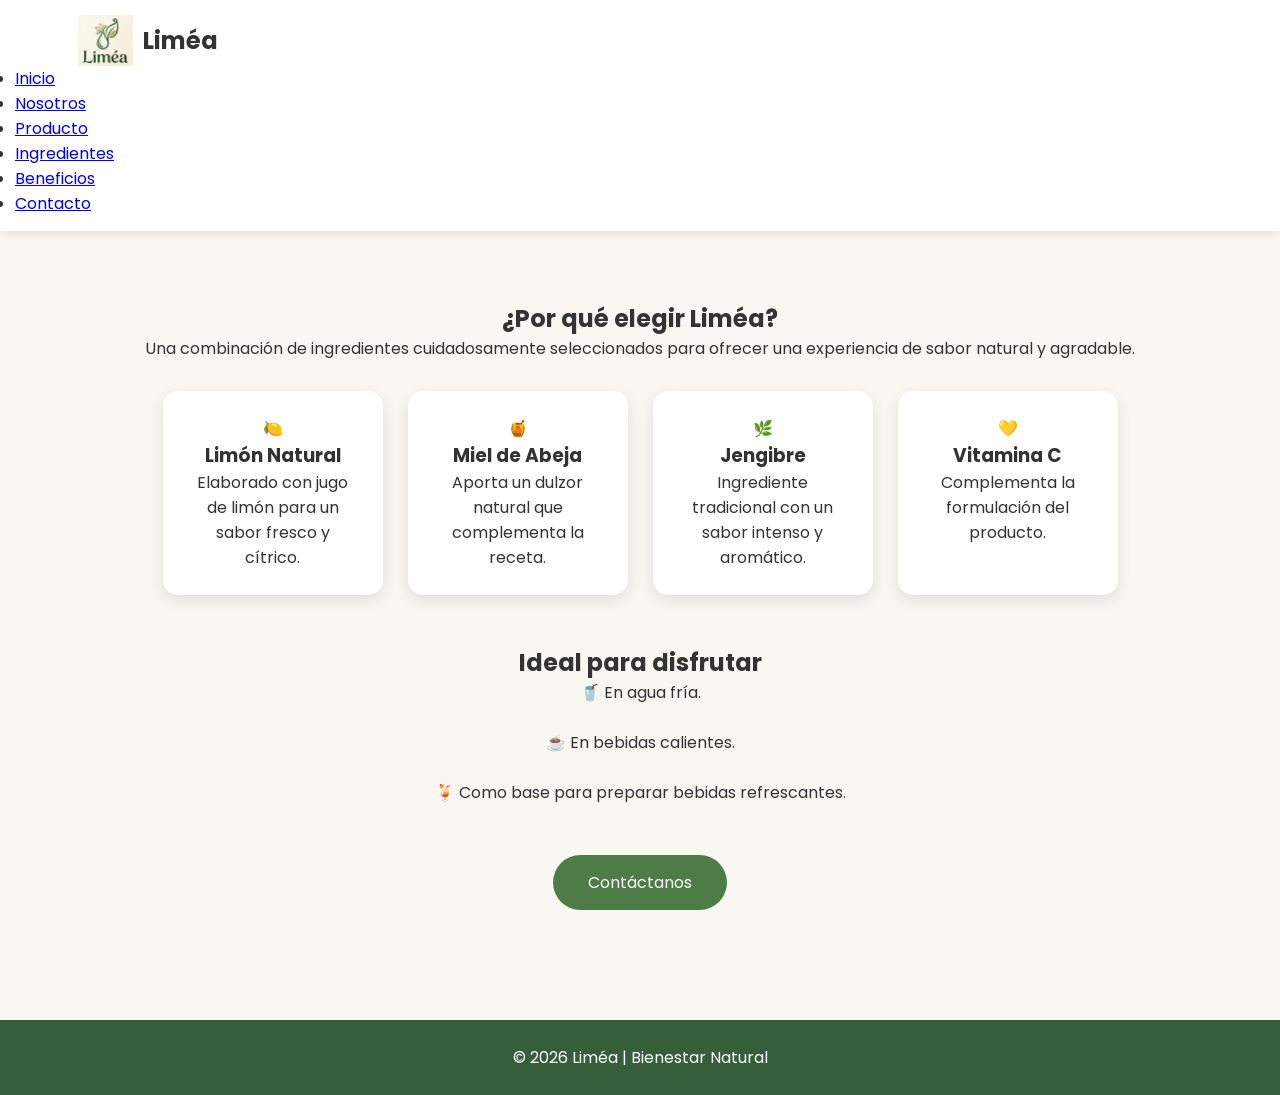
==== beneficio.html @ 43822398 "Add files via upload" ====
<!DOCTYPE html>
<html lang="es">

<head>

<meta charset="UTF-8">
<meta name="viewport" content="width=device-width, initial-scale=1.0">

<title>Beneficios | Liméa</title>

<link rel="stylesheet" href="style.css">

<link href="https://fonts.googleapis.com/css2?family=Poppins:wght@300;400;600&family=Cormorant+Garamond:wght@700&display=swap" rel="stylesheet">

</head>
<body>

<header>

<nav>

<div class="logo">

<img src="img/logo.jpeg" alt="Logo Liméa">

<h2>Liméa</h2>

</div>
</nav>
<div class="menu-icon" onclick="toggleMenu()">
&#9776;
</div>
<ul>

<li><a href="index.html">Inicio</a></li>
<li><a href="nosotros.html">Nosotros</a></li>
<li><a href="producto.html">Producto</a></li>
<li><a href="ingredientes.html">Ingredientes</a></li>
<li><a href="beneficio.html">Beneficios</a></li>
<li><a href="contaco.html">Contacto</a></li>

</ul>

</nav>


</header>

<section>

<h1>¿Por qué elegir Liméa?</h1>

<p>
Una combinación de ingredientes cuidadosamente seleccionados para ofrecer una experiencia de sabor natural y agradable.
</p>

<div class="cards">

<div class="card">
🍋
<h3>Limón Natural</h3>
<p>Elaborado con jugo de limón para un sabor fresco y cítrico.</p>
</div>

<div class="card">
🍯
<h3>Miel de Abeja</h3>
<p>Aporta un dulzor natural que complementa la receta.</p>
</div>

<div class="card">
🌿
<h3>Jengibre</h3>
<p>Ingrediente tradicional con un sabor intenso y aromático.</p>
</div>

<div class="card">
💛
<h3>Vitamina C</h3>
<p>Complementa la formulación del producto.</p>
</div>

</div>

<br><br>

<h2>Ideal para disfrutar</h2>

<p>

🥤 En agua fría.

<br><br>

☕ En bebidas calientes.

<br><br>

🍹 Como base para preparar bebidas refrescantes.

</p>

<br><br>

<a href="contacto.html" class="boton">

Contáctanos

</a>

</section>

<footer>

<p>

© 2026 Liméa | Bienestar Natural

</p>

</footer>

<script src="script.js"></script>

</body>

</html>
---- style.css ----
*{
margin:0;
padding:0;
box-sizing:border-box;
}

body{
font-family:'Poppins',sans-serif;
background:#f8f7f2;
color:#333;
}

header{
background:white;
position:sticky;
top:0;
box-shadow:0 2px 10px rgba(0,0,0,.1);
padding:15px;
}

nav{
display:flex;
justify-content:space-between;
align-items:center;
width:90%;
margin:auto;
}

.logo{
display:flex;
align-items:center;
gap:10px;
}

.logo img{
width:55px;
}

nav ul{
display:flex;
list-style:none;
gap:25px;
}

nav a{
text-decoration:none;
color:#355e3b;
font-weight:600;
}

.hero{
display:flex;
justify-content:space-around;
align-items:center;
padding:80px 10%;
background-image:url("img/fondo.jpeg");
background-size:cover;
background-position:center;
}

.texto{
max-width:500px;
}

.texto h1{
font-family:'Cormorant Garamond',serif;
font-size:60px;
color:#2d5d34;
}

.texto p{
margin:20px 0;
font-size:18px;
}

.boton{
display:inline-block;
background:#4d7c47;
color:white;
padding:15px 35px;
border-radius:40px;
text-decoration:none;
transition:.3s;
}

.boton:hover{
background:#2d5d34;
transform:scale(1.05);
}

.botella{
width:350px;
}

section{
padding:70px 10%;
text-align:center;
animation:aparecer 1s;
}

.cards{
display:flex;
justify-content:center;
gap:25px;
flex-wrap:wrap;
margin-top:30px;
}

.card{
background:white;
padding:25px;
width:220px;
border-radius:15px;
box-shadow:0 5px 15px rgba(0,0,0,.1);
transition:.3s;
}

.card:hover{
transform:translateY(-8px);
}

table{
margin:auto;
border-collapse:collapse;
margin-top:25px;
}

th,td{
border:1px solid #ccc;
padding:15px 20px;
}

footer{
background:#355e3b;
color:white;
text-align:center;
padding:25px;
margin-top:40px;
}

@keyframes aparecer{
from{
opacity:0;
transform:translateY(40px);
}
to{
opacity:1;
transform:translateY(0);
}
}
.ingredientes{
display:flex;
justify-content:center;
gap:35px;
flex-wrap:wrap;
margin-top:50px;
}

.item{
background:white;
width:230px;
padding:25px;
border-radius:18px;
box-shadow:0 5px 15px rgba(0,0,0,.1);
transition:.3s;
text-align:center;
}

.item:hover{
transform:translateY(-10px);
}

.item img{
width:140px;
height:140px;
object-fit:cover;
border-radius:50%;
margin-bottom:15px;
border:4px solid #d9e8d4;
}

.item h3{
color:#2d5d34;
margin-bottom:10px;
}
.formulario{

max-width:600px;

margin:auto;

display:flex;

flex-direction:column;

gap:20px;

margin-top:40px;

}

.formulario input,
.formulario textarea{

padding:15px;

border-radius:10px;

border:1px solid #ccc;

font-size:16px;

font-family:Poppins,sans-serif;

}

.formulario button{

border:none;

cursor:pointer;

}

.qr{

width:220px;

margin-top:20px;

border-radius:15px;

box-shadow:0 5px 15px rgba(0,0,0,.15);

}
/* ===== MENÚ RESPONSIVO ===== */

.menu-icon{

display:none;

font-size:32px;

cursor:pointer;

color:#355e3b;

font-weight:bold;

}

@media(max-width:768px){

nav{

flex-wrap:wrap;

}

.menu-icon{

display:block;

}

nav ul{

display:none;

width:100%;

flex-direction:column;

text-align:center;

margin-top:20px;

gap:18px;

}

nav ul.activo{

display:flex;

}

.hero{

flex-direction:column;

text-align:center;

}

.texto h1{

font-size:42px;

}

.botella{

width:260px;

margin-top:40px;

}

.cards{

flex-direction:column;

align-items:center;

}

.ingredientes{

flex-direction:column;

align-items:center;

}

}
/* ===== MENÚ PARA CELULAR ===== */

.menu-icon{
    display:none;
    font-size:32px;
    cursor:pointer;
    color:#355e3b;
    font-weight:bold;
}

@media (max-width:768px){

    nav{
        display:flex;
        justify-content:space-between;
        align-items:center;
        flex-wrap:wrap;
    }

    .menu-icon{
        display:block;
    }

    nav ul{
        display:none;
        flex-direction:column;
        width:100%;
        background:white;
        margin-top:15px;
        padding:15px 0;
        text-align:center;
    }

    nav ul.activo{
        display:flex;
    }

    nav ul li{
        margin:12px 0;
    }
}
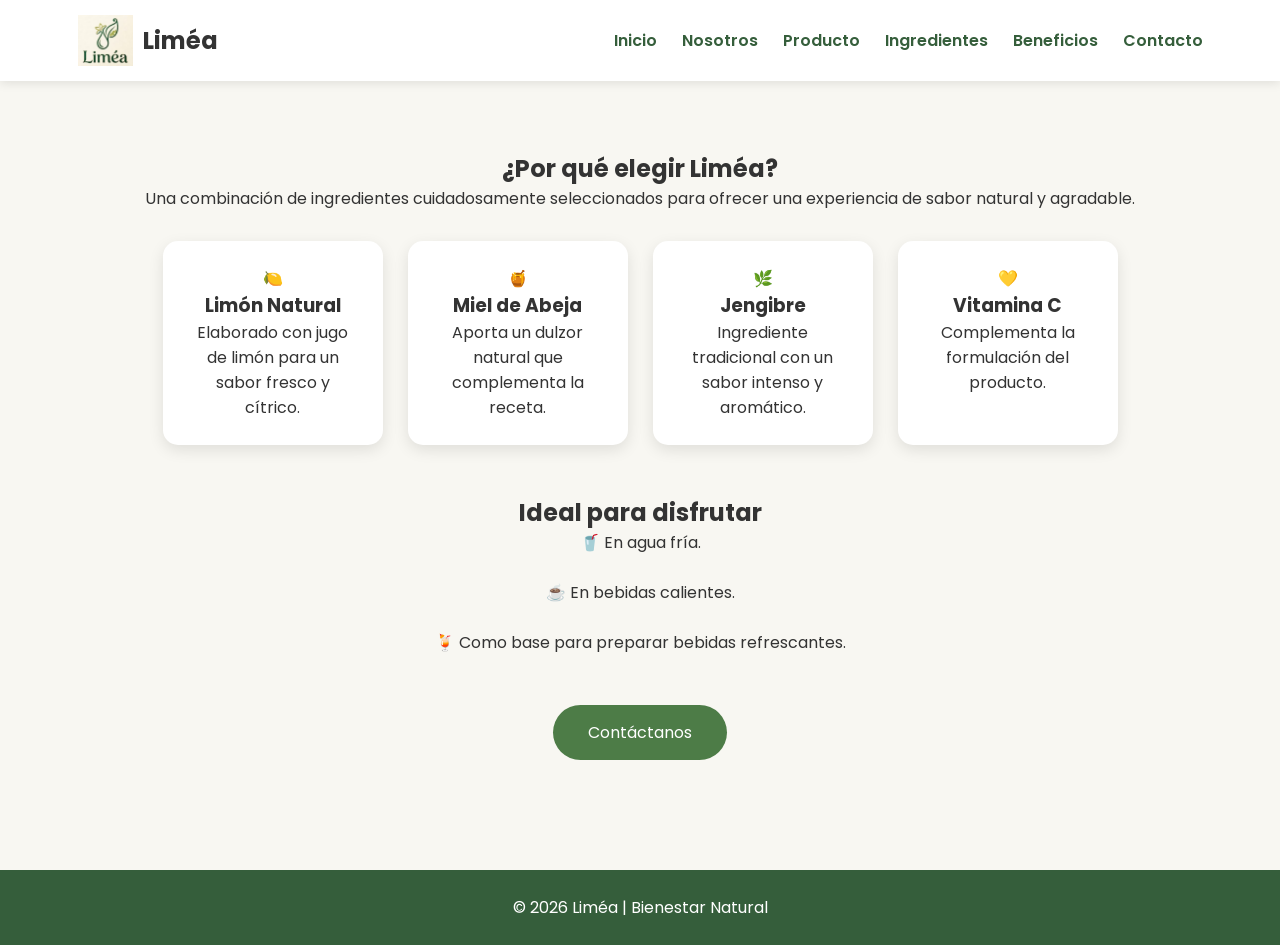
==== commit 9aae1117: "Add files via upload" ====
--- a/beneficio.html
+++ b/beneficio.html
@@ -26,23 +26,26 @@
 <h2>Liméa</h2>
 
 </div>
-</nav>
 <div class="menu-icon" onclick="toggleMenu()">
 &#9776;
 </div>
 <ul>
 
 <li><a href="index.html">Inicio</a></li>
+
 <li><a href="nosotros.html">Nosotros</a></li>
+
 <li><a href="producto.html">Producto</a></li>
+
 <li><a href="ingredientes.html">Ingredientes</a></li>
+
 <li><a href="beneficio.html">Beneficios</a></li>
+
 <li><a href="contaco.html">Contacto</a></li>
 
 </ul>
 
 </nav>
-
 
 </header>
 
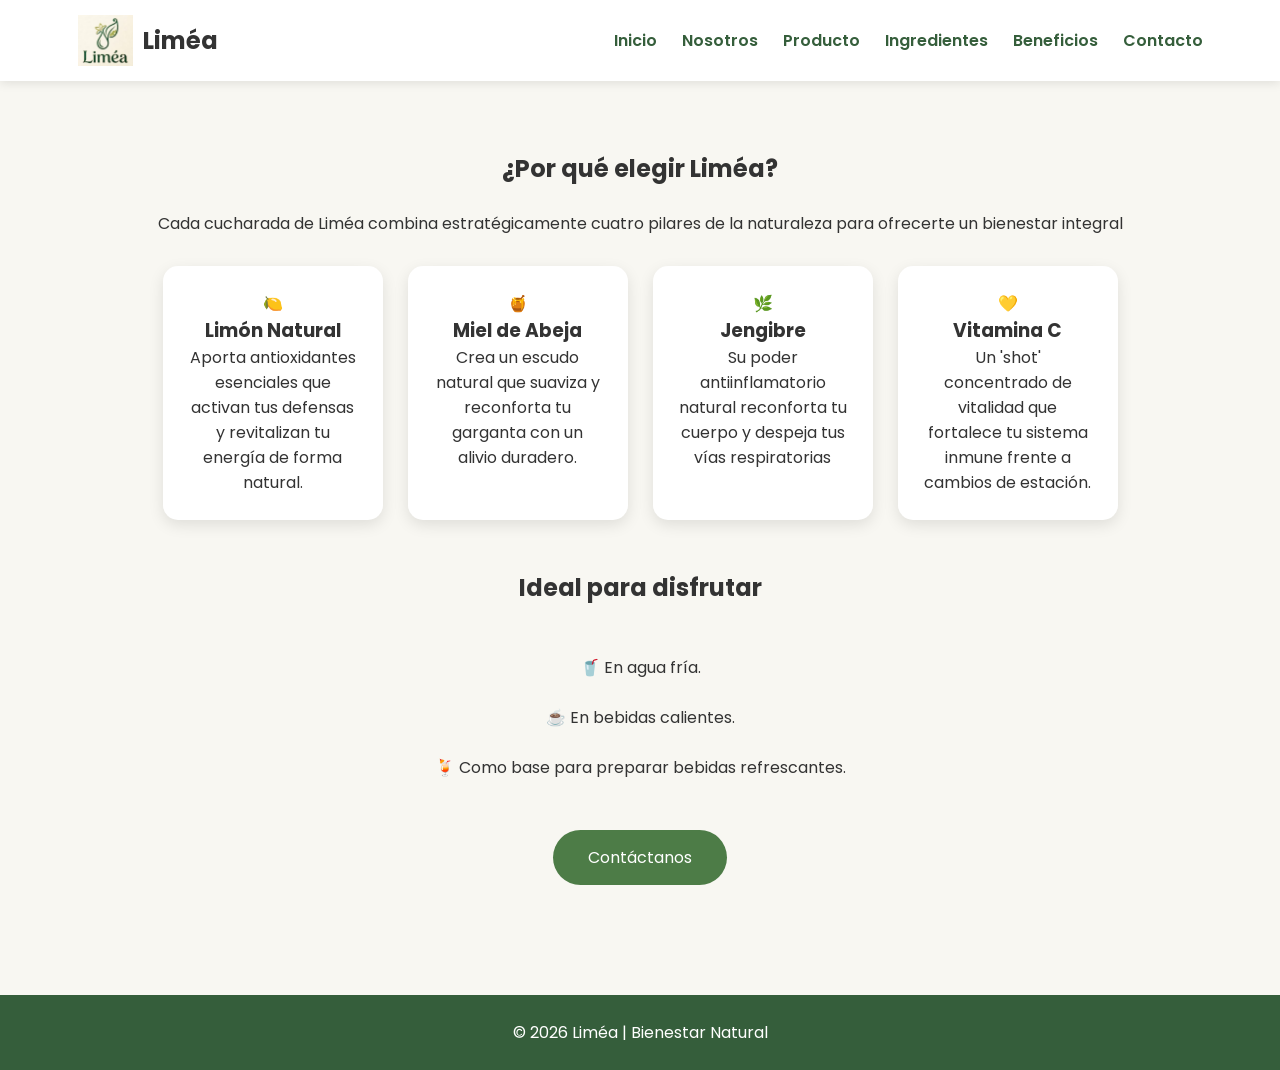
==== commit 90e1ee90: "Add files via upload" ====
--- a/beneficio.html
+++ b/beneficio.html
@@ -9,6 +9,7 @@
 <title>Beneficios | Liméa</title>
 
 <link rel="stylesheet" href="style.css">
+<link rel="icon" type="image/png" href="img/logo.jpeg">
 
 <link href="https://fonts.googleapis.com/css2?family=Poppins:wght@300;400;600&family=Cormorant+Garamond:wght@700&display=swap" rel="stylesheet">
 
@@ -22,6 +23,7 @@
 <div class="logo">
 
 <img src="img/logo.jpeg" alt="Logo Liméa">
+<link rel="icon" type="image/png" href="img/logo.jpeg">
 
 <h2>Liméa</h2>
 
@@ -52,9 +54,10 @@
 <section>
 
 <h1>¿Por qué elegir Liméa?</h1>
+<br>
 
 <p>
-Una combinación de ingredientes cuidadosamente seleccionados para ofrecer una experiencia de sabor natural y agradable.
+ Cada cucharada de Liméa combina estratégicamente cuatro pilares de la naturaleza para ofrecerte un bienestar integral
 </p>
 
 <div class="cards">
@@ -62,25 +65,25 @@
 <div class="card">
 🍋
 <h3>Limón Natural</h3>
-<p>Elaborado con jugo de limón para un sabor fresco y cítrico.</p>
+<p>Aporta antioxidantes esenciales que activan tus defensas y revitalizan tu energía de forma natural.</p>
 </div>
 
 <div class="card">
 🍯
 <h3>Miel de Abeja</h3>
-<p>Aporta un dulzor natural que complementa la receta.</p>
+<p>Crea un escudo natural que suaviza y reconforta tu garganta con un alivio duradero.</p>
 </div>
 
 <div class="card">
 🌿
 <h3>Jengibre</h3>
-<p>Ingrediente tradicional con un sabor intenso y aromático.</p>
+<p>Su poder antiinflamatorio natural reconforta tu cuerpo y despeja tus vías respiratorias</p>
 </div>
 
 <div class="card">
 💛
 <h3>Vitamina C</h3>
-<p>Complementa la formulación del producto.</p>
+<p>Un 'shot' concentrado de vitalidad que fortalece tu sistema inmune frente a cambios de estación.</p>
 </div>
 
 </div>
@@ -88,6 +91,7 @@
 <br><br>
 
 <h2>Ideal para disfrutar</h2>
+<br><br>
 
 <p>
 
@@ -105,7 +109,7 @@
 
 <br><br>
 
-<a href="contacto.html" class="boton">
+<a href="contaco.html" class="boton">
 
 Contáctanos
 
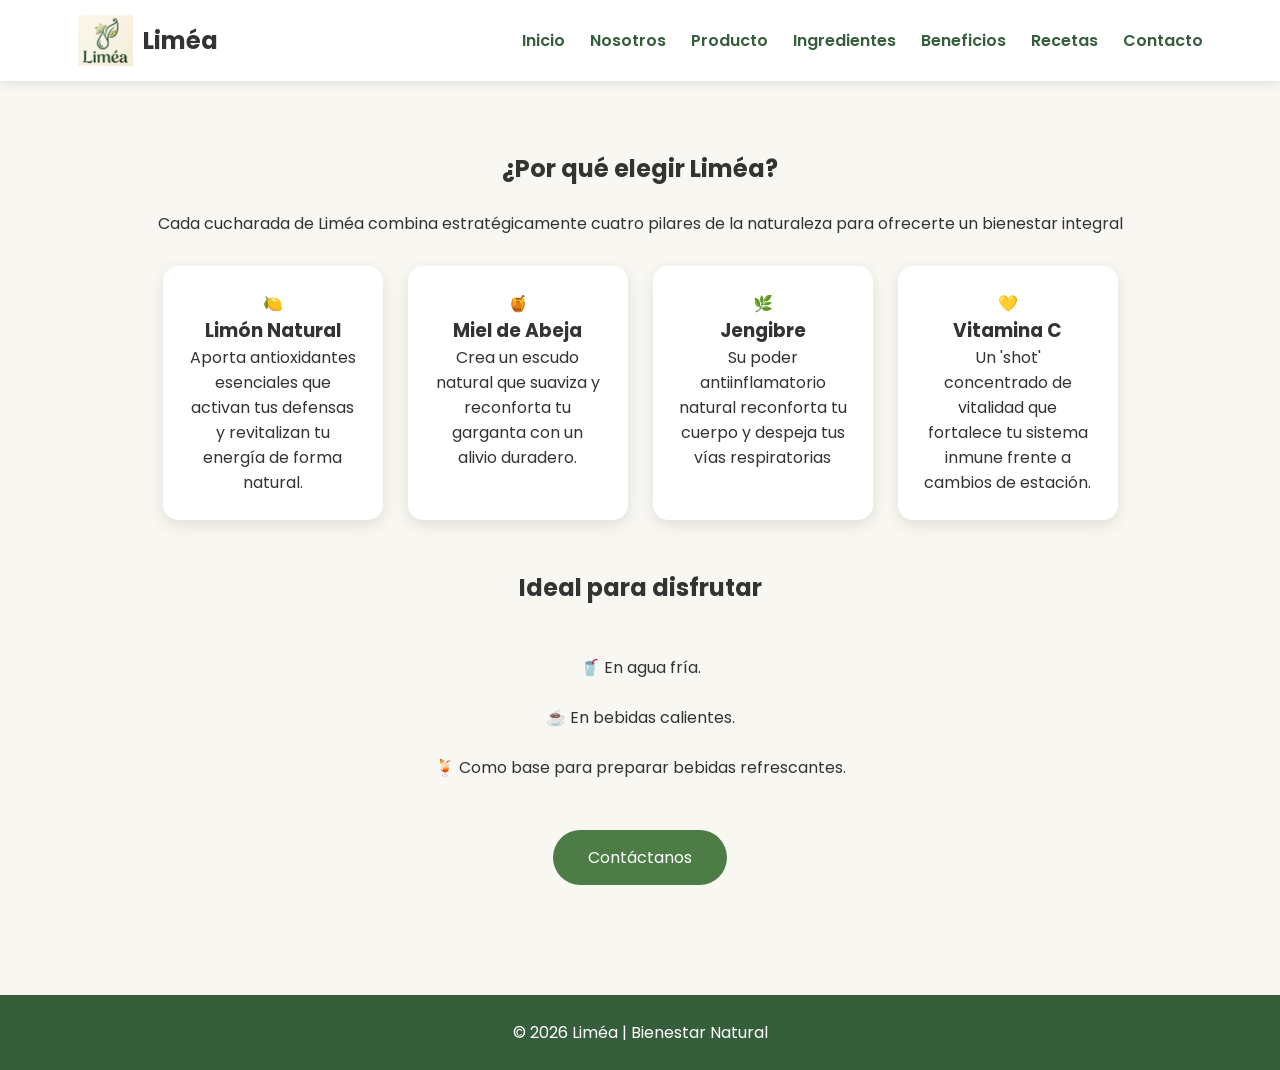
==== commit 7dc2aa73: "Add files via upload" ====
--- a/beneficio.html
+++ b/beneficio.html
@@ -42,6 +42,8 @@
 <li><a href="ingredientes.html">Ingredientes</a></li>
 
 <li><a href="beneficio.html">Beneficios</a></li>
+
+<li><a href="recetas.html">Recetas</a></li>
 
 <li><a href="contaco.html">Contacto</a></li>
 
--- a/style.css
+++ b/style.css
@@ -364,4 +364,410 @@
     nav ul li{
         margin:12px 0;
     }
+}
+/*=========================
+      RECETAS LIMÉA
+=========================*/
+
+.recetas-hero{
+background:linear-gradient(rgba(248,247,242,.80),rgba(248,247,242,.80)),
+url("img/fondo.jpeg");
+background-size:cover;
+background-position:center;
+}
+
+.recetas-titulo{
+
+font-family:'Cormorant Garamond',serif;
+
+font-size:48px;
+
+color:#355e3b;
+
+text-align:center;
+
+margin-bottom:15px;
+
+}
+
+.recetas-subtitulo{
+
+text-align:center;
+
+max-width:700px;
+
+margin:auto;
+
+margin-bottom:45px;
+
+font-size:18px;
+
+color:#666;
+
+line-height:1.8;
+
+}
+
+.recetas{
+
+display:flex;
+
+justify-content:center;
+
+flex-wrap:wrap;
+
+gap:35px;
+
+margin-top:40px;
+
+}
+
+.receta{
+
+width:340px;
+
+background:white;
+
+border-radius:22px;
+
+overflow:hidden;
+
+box-shadow:0 10px 25px rgba(0,0,0,.12);
+
+transition:.4s;
+
+}
+
+.receta:hover{
+
+transform:translateY(-12px);
+
+box-shadow:0 18px 35px rgba(0,0,0,.18);
+
+}
+
+.receta img{
+
+width:100%;
+
+height:220px;
+
+object-fit:cover;
+
+transition:.4s;
+
+}
+
+.receta:hover img{
+
+transform:scale(1.08);
+
+}
+
+.contenido-receta{
+
+padding:22px;
+
+}
+
+.contenido-receta h3{
+
+font-family:'Cormorant Garamond',serif;
+
+font-size:30px;
+
+color:#355e3b;
+
+margin-bottom:15px;
+
+}
+
+.info{
+
+display:flex;
+
+justify-content:space-between;
+
+margin-bottom:18px;
+
+font-size:15px;
+
+font-weight:600;
+
+}
+
+.facil{
+
+background:#dff5de;
+
+padding:6px 14px;
+
+border-radius:25px;
+
+color:#2c7a30;
+
+}
+
+.intermedio{
+
+background:#fff2cf;
+
+padding:6px 14px;
+
+border-radius:25px;
+
+color:#b7791f;
+
+}
+
+.tip{
+
+margin-top:20px;
+
+padding:15px;
+
+background:#eef6ea;
+
+border-left:5px solid #4d7c47;
+
+border-radius:12px;
+
+line-height:1.7;
+
+color:#355e3b;
+
+}
+
+.boton-receta{
+
+display:block;
+
+margin-top:22px;
+
+background:#4d7c47;
+
+color:white;
+
+text-decoration:none;
+
+text-align:center;
+
+padding:14px;
+
+border-radius:40px;
+
+transition:.3s;
+
+font-weight:600;
+
+}
+
+.boton-receta:hover{
+
+background:#355e3b;
+
+transform:scale(1.05);
+
+}
+
+.modal{
+
+display:none;
+
+position:fixed;
+
+left:0;
+
+top:0;
+
+width:100%;
+
+height:100%;
+
+background:rgba(0,0,0,.65);
+
+z-index:999;
+
+overflow:auto;
+
+}
+
+.modal-contenido{
+
+background:white;
+
+width:90%;
+
+max-width:700px;
+
+margin:60px auto;
+
+padding:35px;
+
+border-radius:22px;
+
+position:relative;
+
+animation:aparecer .4s;
+
+}
+
+.cerrar{
+
+position:absolute;
+
+right:25px;
+
+top:15px;
+
+font-size:35px;
+
+cursor:pointer;
+
+color:#355e3b;
+
+}
+
+.cerrar:hover{
+
+color:#d62828;
+
+}
+
+.modal h2{
+
+font-family:'Cormorant Garamond',serif;
+
+color:#355e3b;
+
+font-size:40px;
+
+margin-bottom:20px;
+
+}
+
+.modal h3{
+
+margin-top:20px;
+
+color:#355e3b;
+
+}
+
+.modal ul{
+
+margin-left:25px;
+
+line-height:2;
+
+}
+
+.modal p{
+
+line-height:1.8;
+
+}
+
+.cta-recetas{
+
+background:#355e3b;
+
+color:white;
+
+padding:90px 10%;
+
+text-align:center;
+
+margin-top:80px;
+
+}
+
+.cta-recetas h2{
+
+font-family:'Cormorant Garamond',serif;
+
+font-size:46px;
+
+color:white;
+
+margin-bottom:20px;
+
+}
+
+.cta-recetas p{
+
+max-width:700px;
+
+margin:auto;
+
+margin-bottom:35px;
+
+font-size:18px;
+
+line-height:1.8;
+
+}
+
+@media(max-width:768px){
+
+.recetas{
+
+flex-direction:column;
+
+align-items:center;
+
+}
+
+.receta{
+
+width:95%;
+
+}
+
+.recetas-titulo{
+
+font-size:36px;
+
+}
+
+.recetas-subtitulo{
+
+font-size:16px;
+
+}
+
+.contenido-receta h3{
+
+font-size:24px;
+
+}
+
+.info{
+
+flex-direction:column;
+
+gap:8px;
+
+}
+
+.modal-contenido{
+
+width:95%;
+
+padding:25px;
+
+}
+
+.modal h2{
+
+font-size:30px;
+
+}
+
+.cta-recetas h2{
+
+font-size:34px;
+
+}
+
 }
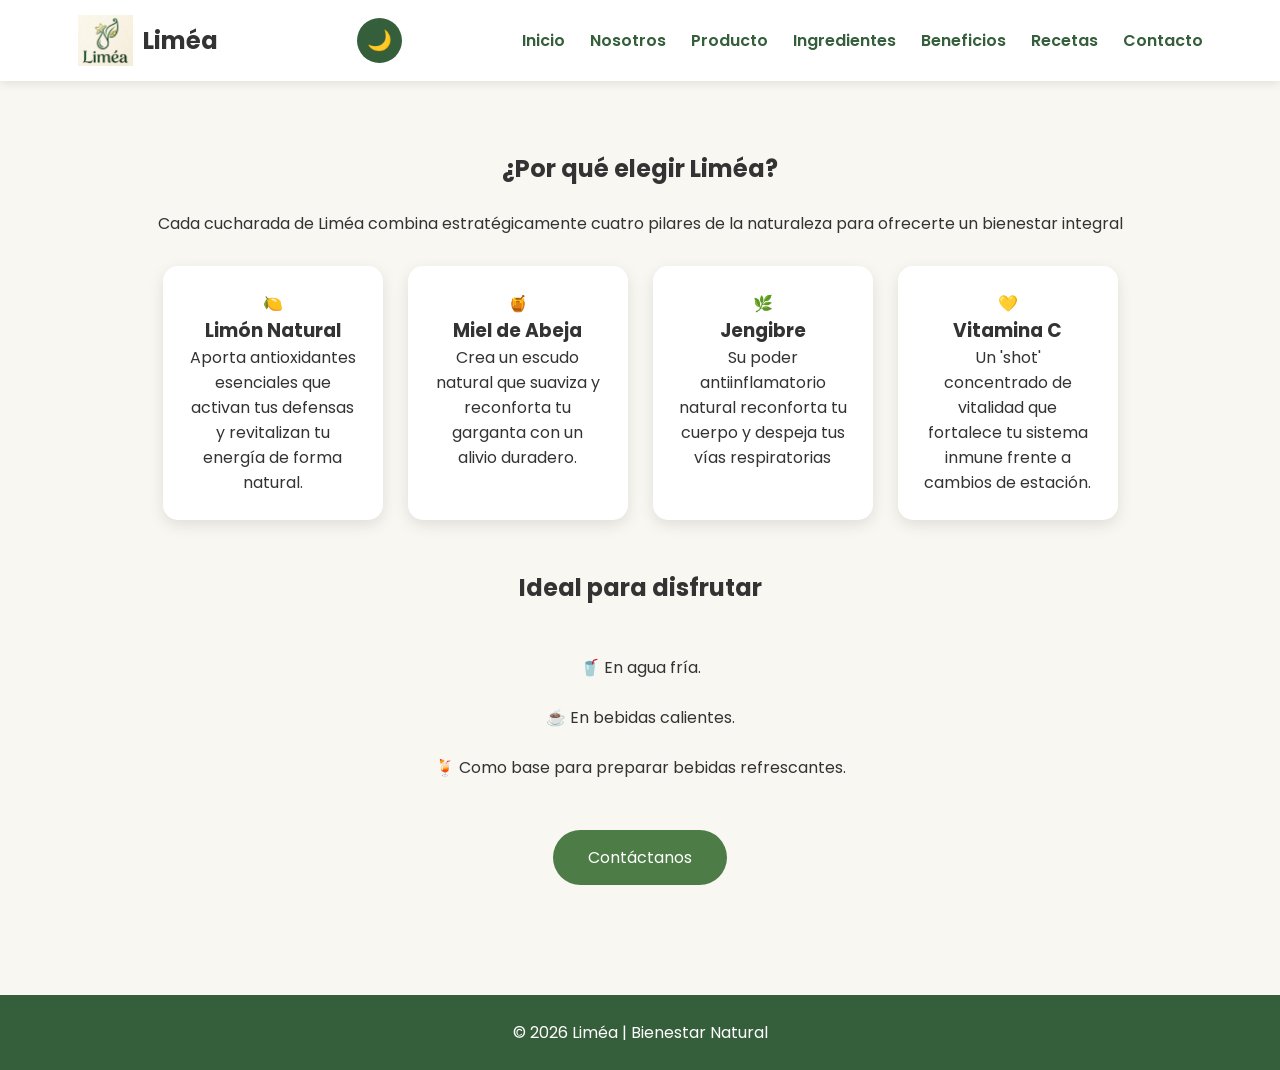
==== commit 0e25b645: "Add files via upload" ====
--- a/beneficio.html
+++ b/beneficio.html
@@ -31,6 +31,7 @@
 <div class="menu-icon" onclick="toggleMenu()">
 &#9776;
 </div>
+<button id="modoOscuro">🌙</button>
 <ul>
 
 <li><a href="index.html">Inicio</a></li>
--- a/style.css
+++ b/style.css
@@ -770,4 +770,61 @@
 
 }
 
+}
+/* ===== BOTÓN MODO OSCURO ===== */
+
+#modoOscuro{
+    background:#355e3b;
+    color:white;
+    border:none;
+    width:45px;
+    height:45px;
+    border-radius:50%;
+    cursor:pointer;
+    font-size:20px;
+    margin-left:20px;
+    transition:0.3s;
+}
+
+#modoOscuro:hover{
+    background:#2d4d2e;
+    transform:scale(1.1);
+}
+
+/* ===== MODO OSCURO ===== */
+
+.dark-mode{
+    background:#1f1f1f;
+    color:white;
+}
+
+.dark-mode header{
+    background:#2b2b2b;
+}
+
+.dark-mode nav{
+    background:#2b2b2b;
+}
+
+.dark-mode section{
+    background:#1f1f1f;
+}
+
+.dark-mode footer{
+    background:#111;
+}
+
+.dark-mode h1,
+.dark-mode h2,
+.dark-mode h3,
+.dark-mode p,
+.dark-mode a{
+    color:white;
+}
+
+.dark-mode .card,
+.dark-mode .item,
+.dark-mode .receta{
+    background:#333;
+    color:white;
 }
